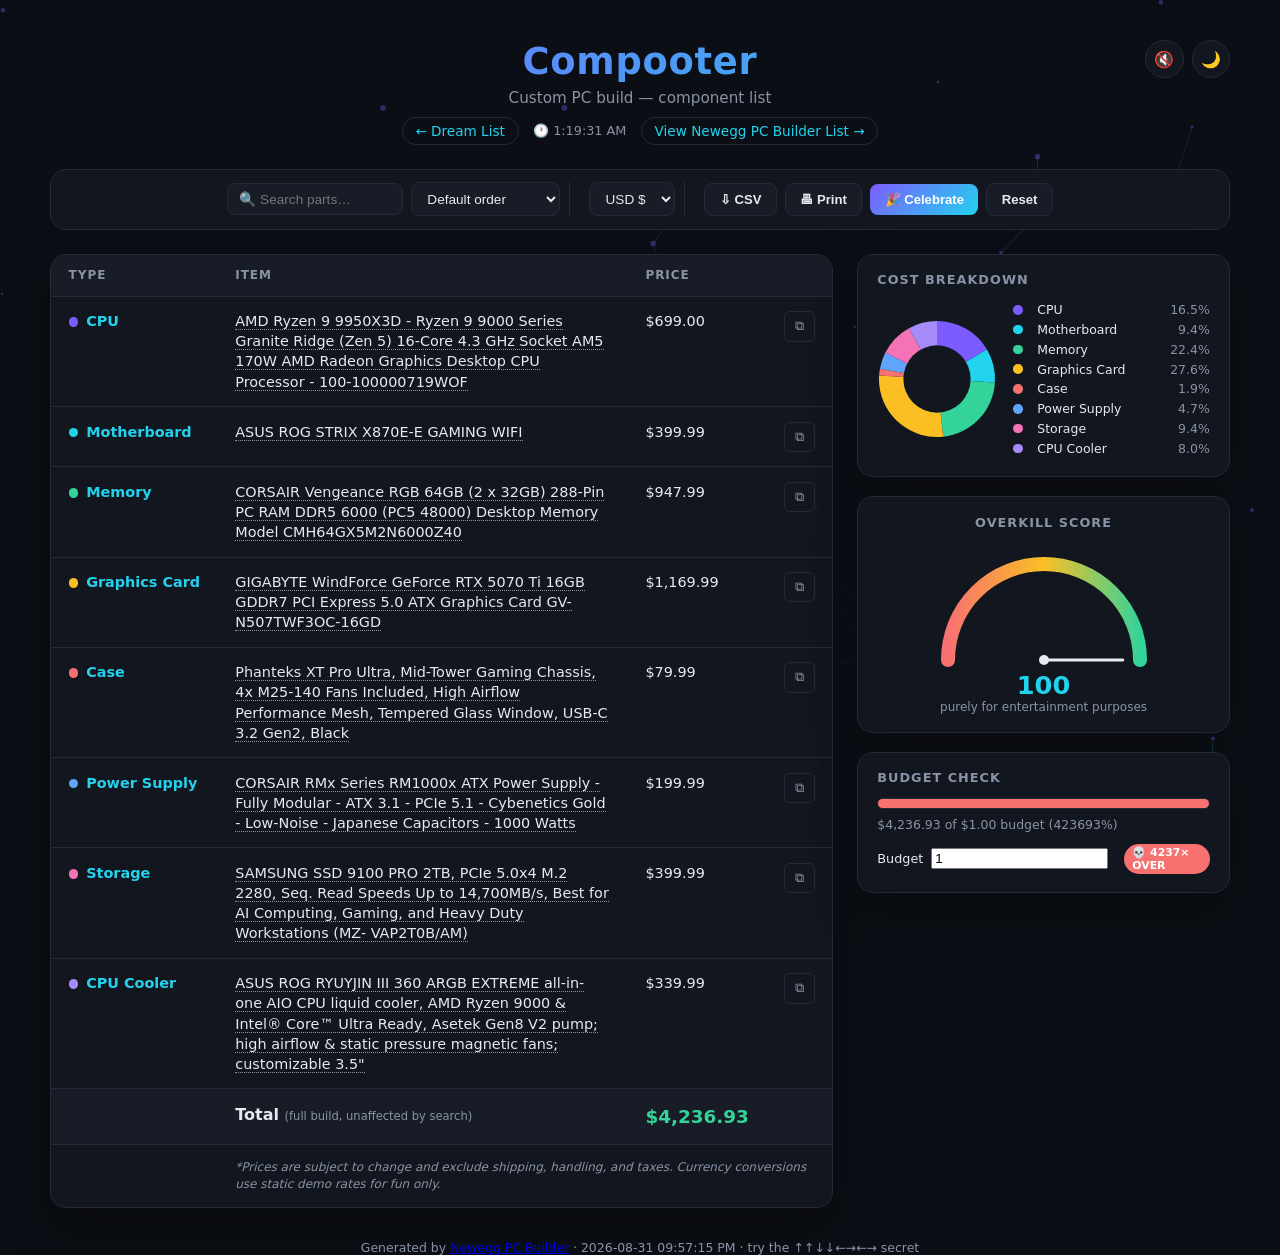
==== compooter.html @ 9522ab14 "Initial commit: Compooter dream list + PC build page" ====
<!DOCTYPE html>
<html lang="en">
<head>
<meta charset="UTF-8">
<meta name="viewport" content="width=device-width, initial-scale=1.0">
<title>Compooter &mdash; Build List</title>
<link rel="stylesheet" href="css/base.css">
<link rel="stylesheet" href="css/styles.css">
</head>
<body>
<canvas id="bgCanvas" aria-hidden="true"></canvas>
<canvas id="confettiCanvas" aria-hidden="true"></canvas>

<div class="wrap">
  <header>
    <div class="header-controls">
      <button id="soundToggle" class="icon-btn" type="button" aria-pressed="false" aria-label="Toggle interface sounds">🔇</button>
      <button id="themeToggle" class="icon-btn" type="button" aria-label="Toggle light/dark theme">🌙</button>
    </div>
    <h1>Compooter</h1>
    <p class="subtitle">Custom PC build &mdash; component list</p>
    <div class="meta-row">
      <a class="source-link" href="index.html">&larr; Dream List</a>
      <span class="clock" id="clock" aria-label="Current time"></span>
      <a class="source-link" href="https://newegg.io/e46cb7e">View Newegg PC Builder List &rarr;</a>
    </div>
  </header>

  <div class="toolbar" role="region" aria-label="Build list controls">
    <div class="toolbar-group">
      <label class="visually-hidden" for="searchInput">Search components</label>
      <input type="search" id="searchInput" placeholder="🔍 Search parts&hellip;">
      <label class="visually-hidden" for="sortSelect">Sort order</label>
      <select id="sortSelect">
        <option value="default">Default order</option>
        <option value="price-asc">Price: low to high</option>
        <option value="price-desc">Price: high to low</option>
        <option value="type-asc">Type: A to Z</option>
        <option value="type-desc">Type: Z to A</option>
      </select>
    </div>
    <div class="toolbar-group">
      <label class="visually-hidden" for="currencySelect">Display currency</label>
      <select id="currencySelect">
        <option value="USD">USD $</option>
        <option value="EUR">EUR &euro;</option>
        <option value="GBP">GBP &pound;</option>
        <option value="JPY">JPY &yen;</option>
        <option value="CAD">CAD $</option>
        <option value="AUD">AUD $</option>
        <option value="BTC">BTC &#8383;</option>
      </select>
    </div>
    <div class="toolbar-group">
      <button id="exportBtn" class="btn secondary" type="button">&#8681; CSV</button>
      <button id="printBtn" class="btn secondary" type="button">&#128438; Print</button>
      <button id="celebrateBtn" class="btn" type="button">&#127881; Celebrate</button>
      <button id="resetBtn" class="btn secondary" type="button">Reset</button>
    </div>
  </div>

  <div class="layout">
    <div class="table-card">
      <table>
        <thead>
          <tr>
            <th>Type</th>
            <th>Item</th>
            <th>Price</th>
            <th><span class="visually-hidden">Actions</span></th>
          </tr>
        </thead>
        <tbody id="partsBody"></tbody>
        <tfoot>
          <tr class="total-row">
            <td></td>
            <td>Total <span class="muted-small">(full build, unaffected by search)</span></td>
            <td class="price-cell" id="totalPrice">$0.00</td>
            <td></td>
          </tr>
          <tr class="note-row">
            <td></td>
            <td colspan="3">*Prices are subject to change and exclude shipping, handling, and taxes. Currency conversions use static demo rates for fun only.</td>
          </tr>
        </tfoot>
      </table>
    </div>

    <div class="side-panel">
      <div class="panel-box">
        <h2>Cost Breakdown</h2>
        <div class="chart-row">
          <canvas id="donutCanvas" width="120" height="120" aria-hidden="true"></canvas>
          <ul class="legend" id="legendList"></ul>
        </div>
      </div>

      <div class="panel-box gauge-wrap">
        <h2>Overkill Score</h2>
        <canvas id="gaugeCanvas" width="220" height="130" aria-hidden="true"></canvas>
        <div class="gauge-score" id="gaugeScore">0</div>
        <div class="gauge-label">purely for entertainment purposes</div>
      </div>

      <div class="panel-box">
        <h2>Budget Check</h2>
        <div class="meter-track"><div class="meter-fill" id="meterFill"></div></div>
        <div class="meter-label" id="meterLabel">&nbsp;</div>
        <div class="budget-input-row">
          <label for="budgetInput">Budget</label>
          <input type="number" id="budgetInput" min="0" step="1" value="1">
          <span id="overBudgetBadge" class="badge" hidden>OVER</span>
        </div>
      </div>
    </div>
  </div>

  <footer>
    Generated by <a href="https://www.newegg.com/tools/custom-pc-builder?cm_sp=pc-builder-_-from-_-markup-share">Newegg PC Builder</a> &middot; 2026-08-31 09:57:15 PM
    &middot; try the &uarr;&uarr;&darr;&darr;&larr;&rarr;&larr;&rarr; secret
  </footer>
</div>

<div class="toast-container" id="toastContainer" aria-live="polite"></div>

<script src="js/particles.js"></script>
<script src="js/app.js"></script>
</body>
</html>
---- css/base.css ----
:root {
  --bg: #0b0e14;
  --panel: #12161f;
  --panel-alt: #171c27;
  --border: #232a38;
  --text: #e6e9f0;
  --muted: #8a93a6;
  --accent: #7c5cff;
  --accent-2: #22d3ee;
  --total: #34d399;
  --warn: #fbbf24;
  --bad: #f87171;
  --radius: 16px;
}

html[data-theme="light"] {
  --bg: #f4f5fa;
  --panel: #ffffff;
  --panel-alt: #eef0f7;
  --border: #dde1ec;
  --text: #171a24;
  --muted: #5c6372;
  --accent: #6d3bff;
  --accent-2: #0891b2;
  --total: #059669;
}

* { box-sizing: border-box; }

html, body { height: 100%; }

body {
  margin: 0;
  padding: 2.5rem 1.5rem 4rem;
  background: var(--bg);
  color: var(--text);
  font-family: "Segoe UI", system-ui, -apple-system, Roboto, sans-serif;
  min-height: 100vh;
  transition: background 0.3s ease, color 0.3s ease;
  position: relative;
}

#bgCanvas {
  position: fixed;
  inset: 0;
  z-index: -1;
  opacity: 0.7;
}

.wrap {
  max-width: 1180px;
  margin: 0 auto;
}

header {
  text-align: center;
  margin-bottom: 1.5rem;
  position: relative;
}

.header-controls {
  position: absolute;
  top: 0;
  right: 0;
  display: flex;
  gap: 0.5rem;
}

.icon-btn {
  background: var(--panel);
  border: 1px solid var(--border);
  color: var(--text);
  width: 2.4rem;
  height: 2.4rem;
  border-radius: 999px;
  cursor: pointer;
  font-size: 1rem;
  display: inline-flex;
  align-items: center;
  justify-content: center;
  transition: transform 0.15s ease, border-color 0.2s ease;
}

.icon-btn:hover { border-color: var(--accent-2); transform: translateY(-2px); }
.icon-btn:active { transform: translateY(0) scale(0.94); }

header h1 {
  margin: 0 0 0.4rem;
  font-size: 2.3rem;
  letter-spacing: 0.02em;
  background: linear-gradient(90deg, var(--accent), var(--accent-2), var(--accent));
  background-size: 200% auto;
  -webkit-background-clip: text;
  background-clip: text;
  color: transparent;
  animation: shine 6s linear infinite;
}

@keyframes shine {
  to { background-position: 200% center; }
}

header p.subtitle {
  margin: 0;
  color: var(--muted);
  font-size: 0.95rem;
}

.meta-row {
  display: flex;
  justify-content: center;
  align-items: center;
  gap: 0.9rem;
  margin-top: 0.6rem;
  flex-wrap: wrap;
  font-size: 0.8rem;
  color: var(--muted);
}

.clock::before { content: "🕐 "; }

.source-link {
  display: inline-block;
  color: var(--accent-2);
  text-decoration: none;
  font-size: 0.85rem;
  border: 1px solid var(--border);
  padding: 0.3rem 0.8rem;
  border-radius: 999px;
  transition: border-color 0.2s ease, color 0.2s ease;
}

.source-link:hover { border-color: var(--accent-2); color: var(--text); }

.btn {
  background: linear-gradient(135deg, var(--accent), var(--accent-2));
  color: #fff;
  border: none;
  padding: 0.5rem 0.9rem;
  border-radius: 8px;
  font-size: 0.82rem;
  font-weight: 600;
  cursor: pointer;
  text-decoration: none;
  display: inline-block;
  transition: filter 0.15s ease, transform 0.1s ease;
}

.btn:hover { filter: brightness(1.12); }
.btn:active { transform: scale(0.96); }
.btn.secondary { background: var(--panel-alt); color: var(--text); border: 1px solid var(--border); }

.panel-box {
  background: var(--panel);
  border: 1px solid var(--border);
  border-radius: var(--radius);
  padding: 1.1rem 1.2rem;
  box-shadow: 0 20px 50px rgba(0, 0, 0, 0.2);
}

.panel-box h2 {
  margin: 0 0 0.8rem;
  font-size: 0.8rem;
  text-transform: uppercase;
  letter-spacing: 0.08em;
  color: var(--muted);
}

footer {
  text-align: center;
  margin-top: 2rem;
  color: var(--muted);
  font-size: 0.78rem;
}

.toast-container {
  position: fixed;
  bottom: 1.2rem;
  left: 50%;
  transform: translateX(-50%);
  display: flex;
  flex-direction: column;
  gap: 0.5rem;
  z-index: 1000;
}

.toast {
  background: var(--panel);
  border: 1px solid var(--border);
  color: var(--text);
  padding: 0.6rem 1rem;
  border-radius: 8px;
  font-size: 0.82rem;
  opacity: 0;
  transform: translateY(10px);
  transition: opacity 0.25s ease, transform 0.25s ease;
  box-shadow: 0 10px 30px rgba(0,0,0,0.3);
}

.toast.show { opacity: 1; transform: translateY(0); }

.visually-hidden {
  position: absolute;
  width: 1px; height: 1px;
  overflow: hidden;
  clip: rect(0 0 0 0);
  white-space: nowrap;
}

@media (max-width: 600px) {
  body { padding: 4.5rem 0.75rem 3rem; }
  .header-controls { top: -2.2rem; right: 50%; transform: translateX(50%); }
}

@media (prefers-reduced-motion: reduce) {
  header h1 { animation: none !important; }
}
---- css/styles.css ----
#confettiCanvas {
  position: fixed;
  inset: 0;
  z-index: 999;
  pointer-events: none;
}

.toolbar {
  display: flex;
  flex-wrap: wrap;
  gap: 0.6rem;
  align-items: center;
  justify-content: center;
  background: var(--panel);
  border: 1px solid var(--border);
  border-radius: var(--radius);
  padding: 0.8rem 1rem;
  margin-bottom: 1.5rem;
}

.toolbar-group {
  display: flex;
  gap: 0.5rem;
  align-items: center;
  padding: 0 0.6rem;
  border-right: 1px solid var(--border);
}

.toolbar-group:last-child { border-right: none; }

.toolbar input[type="search"],
.toolbar input[type="number"],
.toolbar select {
  background: var(--panel-alt);
  border: 1px solid var(--border);
  color: var(--text);
  padding: 0.45rem 0.7rem;
  border-radius: 8px;
  font-size: 0.85rem;
}

.toolbar input[type="number"] { width: 6.5rem; }
.toolbar input[type="search"] { width: 11rem; }

.layout {
  display: grid;
  grid-template-columns: 2.1fr 1fr;
  gap: 1.5rem;
  align-items: start;
}

.table-card {
  background: var(--panel);
  border: 1px solid var(--border);
  border-radius: var(--radius);
  overflow: hidden;
  box-shadow: 0 20px 50px rgba(0, 0, 0, 0.25);
}

table { border-collapse: collapse; width: 100%; }

thead th {
  text-align: left;
  font-size: 0.75rem;
  text-transform: uppercase;
  letter-spacing: 0.08em;
  color: var(--muted);
  background: var(--panel-alt);
  padding: 0.85rem 1.1rem;
  border-bottom: 1px solid var(--border);
}

tbody td, tfoot td {
  padding: 0.9rem 1.1rem;
  border-bottom: 1px solid var(--border);
  vertical-align: top;
  font-size: 0.9rem;
  line-height: 1.4;
}

tbody tr:hover td { background: rgba(124, 92, 255, 0.07); }

tbody tr { animation: fadeIn 0.4s ease both; }
@keyframes fadeIn {
  from { opacity: 0; transform: translateY(6px); }
  to { opacity: 1; transform: translateY(0); }
}

.type-cell {
  font-weight: 600;
  color: var(--accent-2);
  white-space: nowrap;
  width: 9rem;
}

.dot {
  display: inline-block;
  width: 0.6rem;
  height: 0.6rem;
  border-radius: 50%;
  margin-right: 0.5rem;
  vertical-align: middle;
}

.item-cell a {
  color: var(--text);
  text-decoration: none;
  border-bottom: 1px dotted var(--muted);
  transition: color 0.2s ease, border-color 0.2s ease;
}

.item-cell a:hover { color: var(--accent-2); border-color: var(--accent-2); }

.price-cell { font-variant-numeric: tabular-nums; white-space: nowrap; font-weight: 500; }

.action-cell { width: 2.5rem; text-align: center; }

.copy-btn {
  background: none;
  border: 1px solid var(--border);
  color: var(--muted);
  width: 1.9rem;
  height: 1.9rem;
  border-radius: 6px;
  cursor: pointer;
  transition: color 0.15s ease, border-color 0.15s ease;
}

.copy-btn:hover { color: var(--accent-2); border-color: var(--accent-2); }

.empty-row td { text-align: center; color: var(--muted); font-style: italic; padding: 2rem; }

tfoot .total-row td {
  background: var(--panel-alt);
  font-weight: 700;
  font-size: 1rem;
}

tfoot .total-row .price-cell { color: var(--total); font-size: 1.15rem; }

.muted-small { font-weight: 400; font-size: 0.72rem; color: var(--muted); }

.note-row td {
  color: var(--muted);
  font-size: 0.75rem;
  font-style: italic;
  border-bottom: none;
}

.side-panel {
  display: flex;
  flex-direction: column;
  gap: 1.2rem;
}

.chart-row { display: flex; align-items: center; gap: 1rem; }

#donutCanvas { flex: none; }

.legend { list-style: none; margin: 0; padding: 0; flex: 1; font-size: 0.78rem; }
.legend li { display: flex; align-items: center; gap: 0.4rem; padding: 0.15rem 0; }
.legend-type { flex: 1; }
.legend-pct { color: var(--muted); font-variant-numeric: tabular-nums; }

.gauge-wrap { text-align: center; }
#gaugeCanvas { max-width: 100%; }
.gauge-score { font-size: 1.6rem; font-weight: 700; color: var(--accent-2); margin-top: -0.4rem; }
.gauge-label { font-size: 0.75rem; color: var(--muted); }

.meter-track {
  background: var(--panel-alt);
  border-radius: 999px;
  height: 0.7rem;
  overflow: hidden;
  border: 1px solid var(--border);
}

.meter-fill {
  height: 100%;
  width: 0%;
  background: var(--total);
  transition: width 0.6s ease, background 0.3s ease;
}

.meter-label { font-size: 0.78rem; color: var(--muted); margin-top: 0.5rem; }

.budget-input-row { display: flex; align-items: center; gap: 0.5rem; margin-top: 0.7rem; font-size: 0.8rem; }
.badge {
  display: inline-block;
  background: var(--bad);
  color: #fff;
  font-size: 0.68rem;
  font-weight: 700;
  padding: 0.15rem 0.5rem;
  border-radius: 999px;
  margin-left: 0.5rem;
  animation: badgePulse 1.1s ease-in-out infinite;
}

@keyframes badgePulse {
  0%, 100% { box-shadow: 0 0 0 0 rgba(248, 113, 113, 0.55); }
  50% { box-shadow: 0 0 0 6px rgba(248, 113, 113, 0); }
}

@media (prefers-reduced-motion: reduce) {
  .badge { animation: none; }
  tbody tr { animation: none !important; }
}

@media (max-width: 900px) {
  .layout { grid-template-columns: 1fr; }
}

@media (max-width: 600px) {
  thead { display: none; }
  tbody tr { display: block; border-bottom: 1px solid var(--border); }
  tbody td { display: block; border-bottom: none; padding: 0.3rem 1.1rem; }
  .action-cell { text-align: left; }
  .type-cell { padding-top: 0.9rem; width: auto; }
}

@media print {
  #bgCanvas, #confettiCanvas, .toolbar, .header-controls, .side-panel, .toast-container, .action-cell { display: none !important; }
  body { padding: 0; background: #fff; color: #000; }
  .layout { grid-template-columns: 1fr; }
}
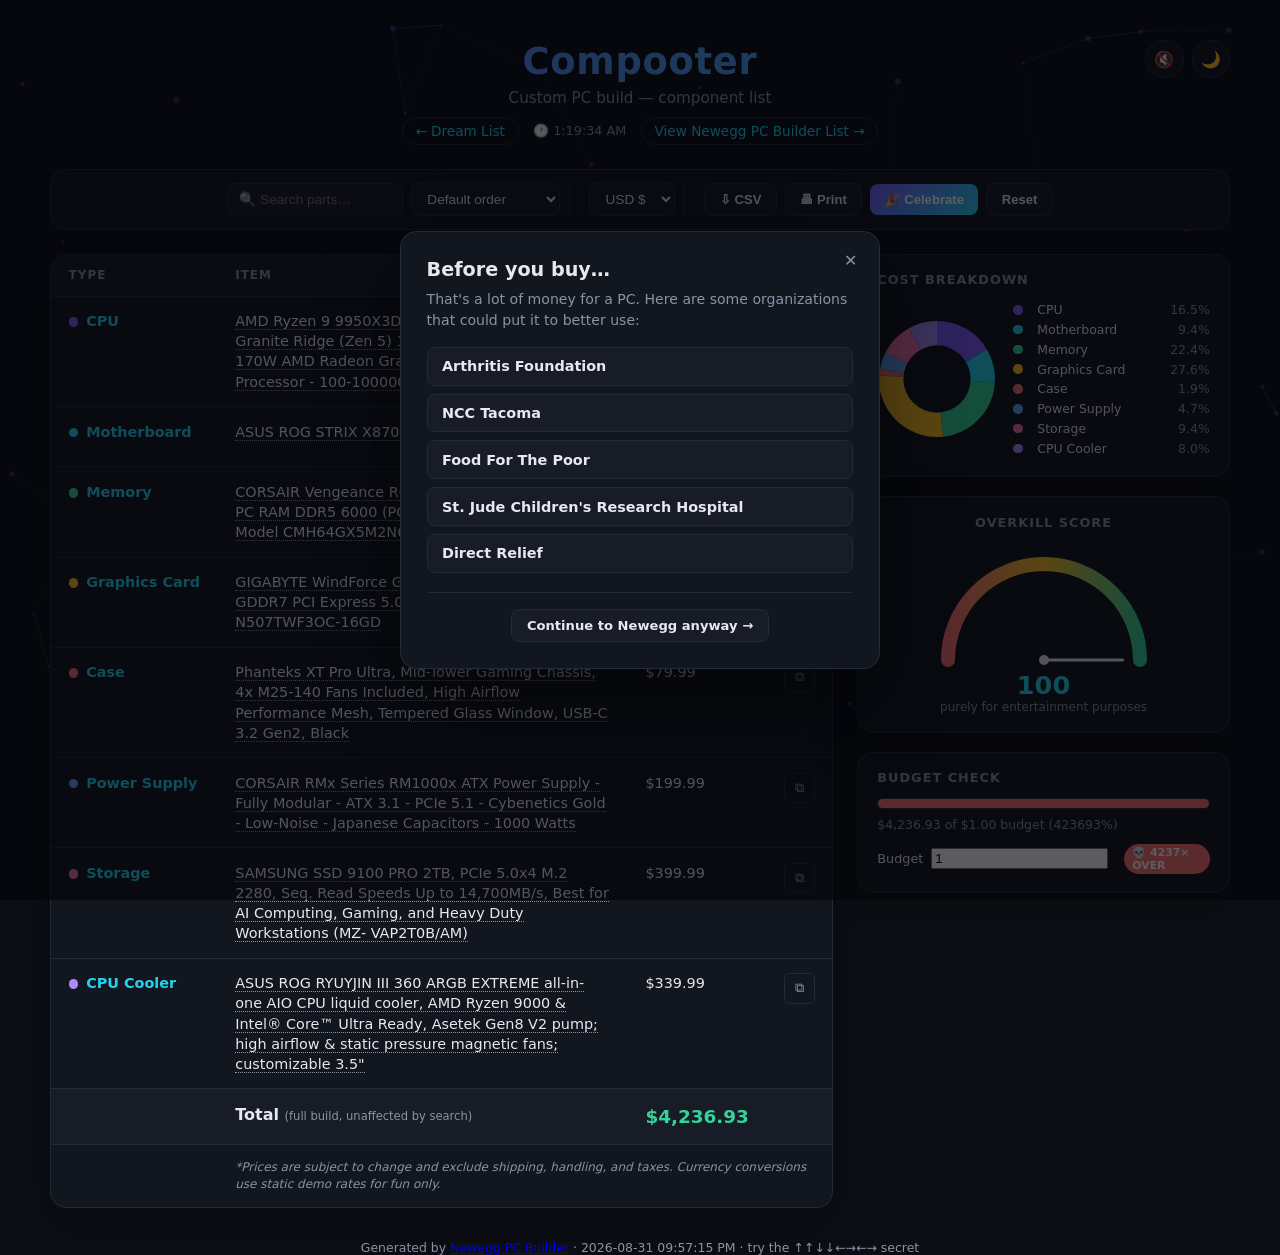
==== commit 6605e1b9: "Add donate-instead modal on Newegg link click" ====
--- a/compooter.html
+++ b/compooter.html
@@ -22,7 +22,7 @@
     <div class="meta-row">
       <a class="source-link" href="index.html">&larr; Dream List</a>
       <span class="clock" id="clock" aria-label="Current time"></span>
-      <a class="source-link" href="https://newegg.io/e46cb7e">View Newegg PC Builder List &rarr;</a>
+      <a class="source-link" id="neweggLink" href="https://newegg.io/e46cb7e">View Newegg PC Builder List &rarr;</a>
     </div>
   </header>
 
@@ -123,6 +123,24 @@
 
 <div class="toast-container" id="toastContainer" aria-live="polite"></div>
 
+<div class="modal-overlay" id="donateModal" hidden>
+  <div class="modal-card" role="dialog" aria-modal="true" aria-labelledby="donateModalTitle">
+    <button type="button" class="modal-close" id="donateModalClose" aria-label="Close">&#10005;</button>
+    <h2 id="donateModalTitle">Before you buy&hellip;</h2>
+    <p class="modal-lead">That's a lot of money for a PC. Here are some organizations that could put it to better use:</p>
+    <ul class="modal-list">
+      <li><a href="https://www.arthritis.org/about-arthritis?form=FUNMPPXNHEF" target="_blank" rel="noopener noreferrer">Arthritis Foundation</a></li>
+      <li><a href="https://ncctacoma.org/give" target="_blank" rel="noopener noreferrer">NCC Tacoma</a></li>
+      <li><a href="https://foodforthepoor.org/?form=donate-now&utm_campaign=branded-us-exact&gad_source=1&gad_campaignid=22357504241&gbraid=0AAAAAD7W-Q9MD36ljmIwoH-0kCBlimw11&gclid=Cj0KCQjw79nUBhCgARIsADSHka0qZgAiY_me98g0A45T0aDrmamQvg4SeuDA6xxPPyIA_vYI7w2TiHcaAvf6EALw_wcB" target="_blank" rel="noopener noreferrer">Food For The Poor</a></li>
+      <li><a href="https://www.stjude.org/promotion/impact-giving-pm.html?sc_dcm=137187318174&sc_cid=kwp&sc_cat=b&&&&&gclsrc=aw.ds&ds_rl=1285465&ds_rl=1291300&gad_source=1&gad_campaignid=17681679263&gbraid=0AAAAADuyZN4hLUefVtfsNlb4WtYTdUqYu&gclid=Cj0KCQjw79nUBhCgARIsADSHka2OvkUAZWcNH12U38fn5uKfn32yg8DVFNXfnOtNEJM1Z8Pl2jpNVLsaAj0KEALw_wcB" target="_blank" rel="noopener noreferrer">St. Jude Children's Research Hospital</a></li>
+      <li><a href="https://donate.directrelief.org/give/647931?gad_source=1&gad_campaignid=23250834711&gbraid=0AAAAADEzrS9v_pZi3oCsn2lM5vkUuIgyT&gclid=Cj0KCQjw79nUBhCgARIsADSHka29aIfaI-O22GVlhu_1MkNKAYXh7WWHWrkmaktasFkZ81kc4xG4ytkaApG2EALw_wcB#!/donation/checkout" target="_blank" rel="noopener noreferrer">Direct Relief</a></li>
+    </ul>
+    <div class="modal-actions">
+      <a class="btn secondary" id="donateModalContinue" href="https://newegg.io/e46cb7e" target="_blank" rel="noopener noreferrer">Continue to Newegg anyway &rarr;</a>
+    </div>
+  </div>
+</div>
+
 <script src="js/particles.js"></script>
 <script src="js/app.js"></script>
 </body>
--- a/css/styles.css
+++ b/css/styles.css
@@ -3,6 +3,104 @@
   inset: 0;
   z-index: 999;
   pointer-events: none;
+}
+
+.modal-overlay {
+  position: fixed;
+  inset: 0;
+  z-index: 1100;
+  background: rgba(5, 6, 10, 0.65);
+  display: flex;
+  align-items: center;
+  justify-content: center;
+  padding: 1.5rem;
+  animation: modalFadeIn 0.2s ease both;
+}
+
+@keyframes modalFadeIn {
+  from { opacity: 0; }
+  to { opacity: 1; }
+}
+
+.modal-card {
+  position: relative;
+  background: var(--panel);
+  border: 1px solid var(--border);
+  border-radius: var(--radius);
+  box-shadow: 0 30px 80px rgba(0, 0, 0, 0.45);
+  max-width: 30rem;
+  width: 100%;
+  padding: 1.6rem;
+  animation: modalPopIn 0.25s ease both;
+}
+
+@keyframes modalPopIn {
+  from { opacity: 0; transform: translateY(10px) scale(0.97); }
+  to { opacity: 1; transform: translateY(0) scale(1); }
+}
+
+.modal-close {
+  position: absolute;
+  top: 0.8rem;
+  right: 0.8rem;
+  background: none;
+  border: none;
+  color: var(--muted);
+  font-size: 1rem;
+  cursor: pointer;
+  width: 2rem;
+  height: 2rem;
+  border-radius: 6px;
+  transition: color 0.15s ease, background 0.15s ease;
+}
+
+.modal-close:hover { color: var(--text); background: var(--panel-alt); }
+
+.modal-card h2 {
+  margin: 0 0 0.5rem;
+  font-size: 1.2rem;
+  padding-right: 1.5rem;
+}
+
+.modal-lead {
+  margin: 0 0 1rem;
+  color: var(--muted);
+  font-size: 0.88rem;
+  line-height: 1.5;
+}
+
+.modal-list {
+  list-style: none;
+  margin: 0 0 1.2rem;
+  padding: 0;
+  display: flex;
+  flex-direction: column;
+  gap: 0.5rem;
+}
+
+.modal-list a {
+  display: block;
+  background: var(--panel-alt);
+  border: 1px solid var(--border);
+  color: var(--text);
+  text-decoration: none;
+  padding: 0.65rem 0.9rem;
+  border-radius: 8px;
+  font-size: 0.9rem;
+  font-weight: 600;
+  transition: border-color 0.15s ease, color 0.15s ease, transform 0.1s ease;
+}
+
+.modal-list a:hover {
+  border-color: var(--accent-2);
+  color: var(--accent-2);
+  transform: translateX(2px);
+}
+
+.modal-actions {
+  text-align: center;
+  border-top: 1px solid var(--border);
+  padding-top: 1rem;
 }
 
 .toolbar {
@@ -205,6 +303,7 @@
 @media (prefers-reduced-motion: reduce) {
   .badge { animation: none; }
   tbody tr { animation: none !important; }
+  .modal-overlay, .modal-card { animation: none !important; }
 }
 
 @media (max-width: 900px) {
@@ -220,7 +319,7 @@
 }
 
 @media print {
-  #bgCanvas, #confettiCanvas, .toolbar, .header-controls, .side-panel, .toast-container, .action-cell { display: none !important; }
+  #bgCanvas, #confettiCanvas, .toolbar, .header-controls, .side-panel, .toast-container, .action-cell, .modal-overlay { display: none !important; }
   body { padding: 0; background: #fff; color: #000; }
   .layout { grid-template-columns: 1fr; }
 }
